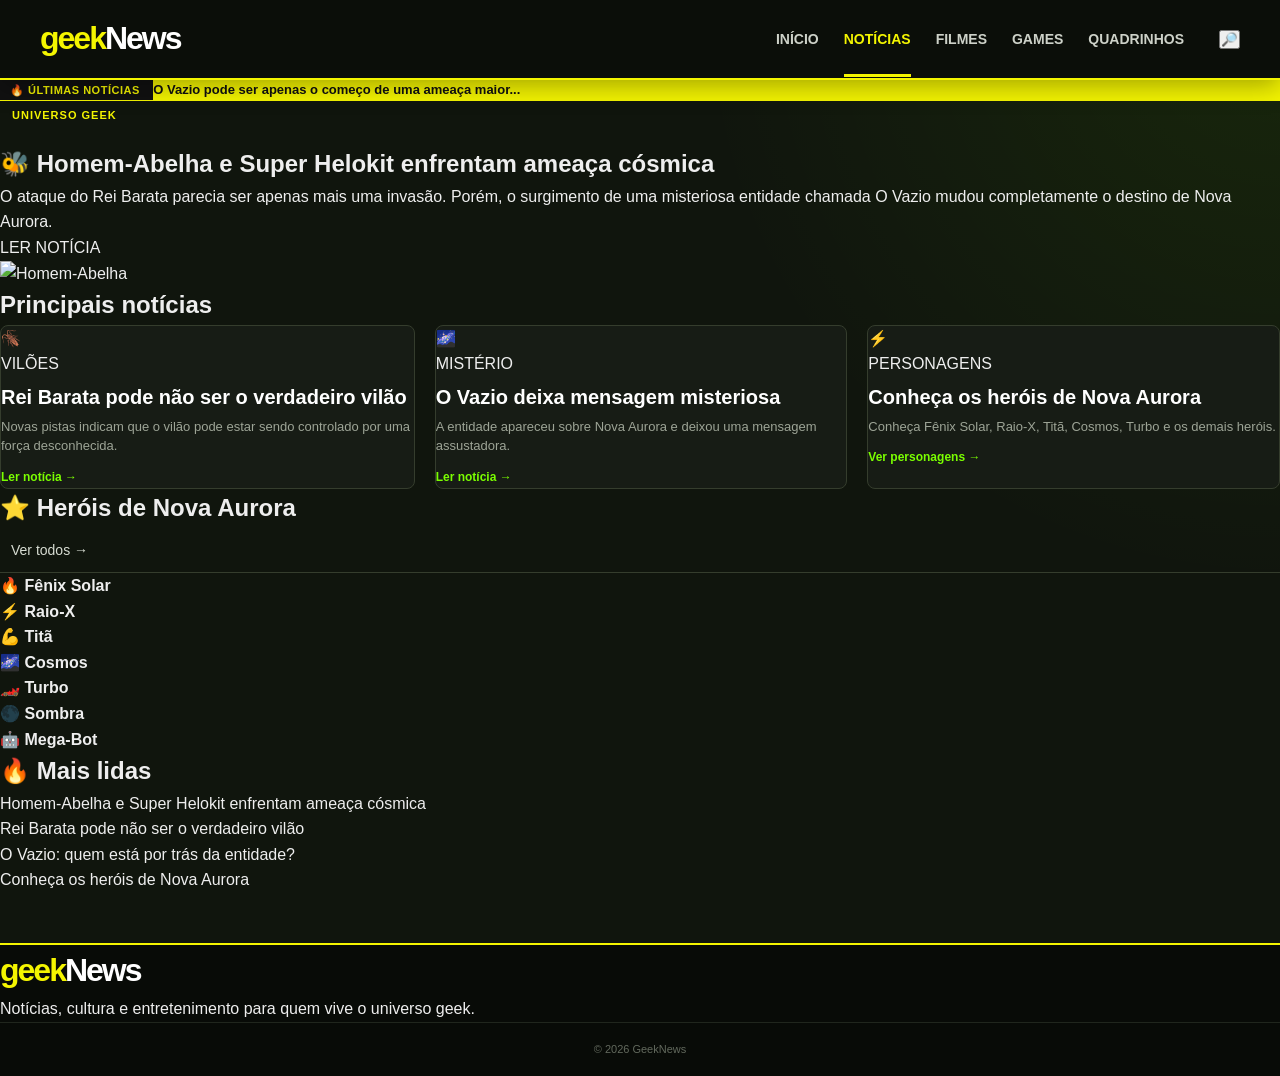
==== html/page1.html @ ea69d35d "Atualização do site GeekNews Atualizando pagina Index e pagina 1." ====
<!DOCTYPE html>
<html lang="pt-br">

<head>

    <meta charset="UTF-8">

    <meta name="viewport" content="width=device-width, initial-scale=1.0">

    <title>GeekNews | Notícias Geek</title>

    <link rel="icon" type="image/png" href="images/logoNews.png">

    <link rel="stylesheet" href="styles/estilo.css">

</head>


<body>


    <header class="topo">

        <div class="container cabecalho">

            <a href="index.html" class="logo">
                <span>geek</span>News
            </a>


            <nav class="menu-principal">

                <a href="index.html">
                    Início
                </a>

                <a href="page1.html" class="ativo">
                    Notícias
                </a>

                <a href="page2.html">
                    Filmes
                </a>

                <a href="page3.html">
                    Games
                </a>

                <a href="page4.html">
                    Quadrinhos
                </a>

            </nav>


            <button class="pesquisa">
                🔎
            </button>

        </div>

    </header>



    <!-- ÚLTIMAS NOTÍCIAS -->

    <section class="breaking">

        <strong>
            🔥 ÚLTIMAS NOTÍCIAS
        </strong>

        <span>
            O Vazio pode ser apenas o começo de uma ameaça maior...
        </span>

    </section>



    <main>


        <!-- DESTAQUE PRINCIPAL -->

        <section class="destaque">

            <div class="destaque-texto">

                <span class="categoria">
                    UNIVERSO GEEK
                </span>


                <h1>
                    🐝 Homem-Abelha e Super Helokit
                    enfrentam ameaça cósmica
                </h1>


                <p>

                    O ataque do Rei Barata parecia ser apenas
                    mais uma invasão. Porém, o surgimento de
                    uma misteriosa entidade chamada O Vazio
                    mudou completamente o destino de Nova Aurora.

                </p>


                <a href="page1.html" class="botao">
                    LER NOTÍCIA
                </a>

            </div>


            <div class="destaque-imagem">

                <img src="imagens/homeAbelha.jpg" alt="Homem-Abelha">

            </div>

        </section>



        <!-- NOTÍCIAS SECUNDÁRIAS -->

        <section class="noticias">
            <h2>Principais notícias</h2>
                    <div class="grid-noticias" id="carrosselTrack">

                        <article class="card">
                            <div class="icone">🪳</div>
                            <span>VILÕES</span>
                            <h3>Rei Barata pode não ser o verdadeiro vilão</h3>
                            <p>Novas pistas indicam que o vilão pode estar sendo controlado por uma força desconhecida.
                            </p>
                            <a href="page2.html">Ler notícia →</a>
                        </article>

                        <article class="card">
                            <div class="icone">🌌</div>
                            <span>MISTÉRIO</span>
                            <h3>O Vazio deixa mensagem misteriosa</h3>
                            <p>A entidade apareceu sobre Nova Aurora e deixou uma mensagem assustadora.</p>
                            <a href="page3.html">Ler notícia →</a>
                        </article>

                        <article class="card">
                            <div class="icone">⚡</div>
                            <span>PERSONAGENS</span>
                            <h3>Conheça os heróis de Nova Aurora</h3>
                            <p>Conheça Fênix Solar, Raio-X, Titã, Cosmos, Turbo e os demais heróis.</p>
                            <a href="page4.html">Ver personagens →</a>
                        </article>

                   
        </section>



        <!-- PERSONAGENS -->

        <section class="personagens">

            <div class="titulo">

                <h2>
                    ⭐ Heróis de Nova Aurora
                </h2>

                <a href="page4.html">
                    Ver todos →
                </a>

            </div>


            <div class="lista-personagens">


                <div class="personagem">
                    🔥
                    <strong>Fênix Solar</strong>
                </div>


                <div class="personagem">
                    ⚡
                    <strong>Raio-X</strong>
                </div>


                <div class="personagem">
                    💪
                    <strong>Titã</strong>
                </div>


                <div class="personagem">
                    🌌
                    <strong>Cosmos</strong>
                </div>


                <div class="personagem">
                    🏎️
                    <strong>Turbo</strong>
                </div>


                <div class="personagem">
                    🌑
                    <strong>Sombra</strong>
                </div>


                <div class="personagem">
                    🤖
                    <strong>Mega-Bot</strong>
                </div>


            </div>

        </section>



        <!-- MAIS LIDAS -->

        <section class="mais-lidas">

            <h2>
                🔥 Mais lidas
            </h2>


            <ol>

                <li>

                    <a href="page1.html">

                        Homem-Abelha e Super Helokit
                        enfrentam ameaça cósmica

                    </a>

                </li>


                <li>

                    <a href="page2.html">

                        Rei Barata pode não ser
                        o verdadeiro vilão

                    </a>

                </li>


                <li>

                    <a href="page3.html">

                        O Vazio: quem está por
                        trás da entidade?

                    </a>

                </li>


                <li>

                    <a href="page4.html">

                        Conheça os heróis
                        de Nova Aurora

                    </a>

                </li>

            </ol>

        </section>


    </main>



    <footer>

        <div class="logo">
            <span>geek</span>News
        </div>

        <p>
            Notícias, cultura e entretenimento
            para quem vive o universo geek.
        </p>

        <p class="copyright">
            © 2026 GeekNews
        </p>

    </footer>


</body>

</html>
---- html/styles/estilo.css ----
:root {

    --cor-principal: #10150d;
    --cor-secundaria: #f4f500;
    --cor-destaque: #7bff00;

    --cor-fundo: #e8e9c2;

    --cor-texto: #171914;
    --cor-texto-claro: #eeeeee;
    --cor-texto-suave: #aeb4a7;

    --cor-painel: #171c15;
    --cor-painel-2: #20261c;

    --cor-borda: #353d2d;

    --cor-botoes: #f4f500;

    --curvatura: 8px;

    --largura: 1200px;
}


/* =========================
   RESET
========================= */

* {
    margin: 0;
    padding: 0;
    box-sizing: border-box;
}


html {
    scroll-behavior: smooth;
}


body {

    margin: 0;

    background:
        radial-gradient(
            circle at top right,
            rgba(123, 255, 0, 0.08),
            transparent 35%
        ),
        var(--cor-principal);

    color: var(--cor-texto-claro);

    font-family:
        Arial,
        Helvetica,
        sans-serif;

    line-height: 1.6;
}


img {
    max-width: 100%;
    display: block;
}


a {
    color: inherit;
    text-decoration: none;
}


button {
    font-family: inherit;
    cursor: pointer;
}


.container {

    width: min(
        var(--largura),
        calc(100% - 40px)
    );

    margin: auto;
}


/* =========================
   HEADER
========================= */

.topo {

    position: sticky;

    top: 0;

    z-index: 100;

    background: #0b0e09;

    border-bottom:
        2px solid var(--cor-secundaria);

    box-shadow:
        0 5px 25px rgba(0, 0, 0, .35);
}


.cabecalho {

    min-height: 78px;

    display: flex;

    align-items: center;

    gap: 35px;
}


/* LOGO */

.logo {

    font-size: 32px;

    font-weight: 900;

    letter-spacing: -2px;

    white-space: nowrap;

    color: white;
}


.logo span {

    color: white;
}


.logo::first-letter {

    color: var(--cor-secundaria);
}


.logo span {

    color: var(--cor-secundaria);
}


/* MENU */

.menu-principal {

    display: flex;

    align-items: center;

    gap: 25px;

    margin-left: auto;
}


.menu-principal a {

    position: relative;

    padding: 27px 0;

    color: #cdd1c8;

    font-size: 14px;

    font-weight: 700;

    text-transform: uppercase;
}


.menu-principal a:hover,
.menu-principal a.ativo {

    color: var(--cor-secundaria);
}


.menu-principal a.ativo::after {

    content: "";

    position: absolute;

    bottom: 0;

    left: 0;

    width: 100%;

    height: 3px;

    background: var(--cor-secundaria);
}


/* AÇÕES */

.acoes {

    display: flex;

    gap: 8px;
}


.botao-busca,
.botao-menu {

    width: 38px;

    height: 38px;

    border: 1px solid #343b2d;

    border-radius: 50%;

    background: #161b13;

    color: white;

    font-size: 16px;
}


.botao-busca:hover,
.botao-menu:hover {

    background: var(--cor-secundaria);

    color: #111;
}


/* =========================
   BREAKING NEWS
========================= */

.breaking {

    background: var(--cor-secundaria);

    color: #111;

    font-size: 13px;

    font-weight: 600;
}


.breaking-conteudo {

    min-height: 40px;

    display: flex;

    align-items: center;

    gap: 20px;
}


.breaking strong {

    background: #111;

    color: var(--cor-secundaria);

    padding: 4px 10px;

    font-size: 11px;

    letter-spacing: .5px;
}


/* =========================
   MAIN
========================= */

.principal {

    padding-top: 35px;

    padding-bottom: 70px;
}


/* BREADCRUMB */

.breadcrumb {

    color: #8e9587;

    font-size: 12px;

    margin-bottom: 20px;
}


.breadcrumb span {

    color: var(--cor-secundaria);

    margin: 0 7px;
}


/* =========================
   LAYOUT
========================= */

.layout {

    display: grid;

    grid-template-columns:
        minmax(0, 2fr)
        minmax(280px, .8fr);

    gap: 35px;

    align-items: start;
}


/* =========================
   NOTÍCIA
========================= */

.noticia {

    background: var(--cor-fundo);

    color: var(--cor-texto);

    padding: 40px;

    border-radius: var(--curvatura);

    border-top:
        5px solid var(--cor-destaque);

    box-shadow:
        0 20px 50px rgba(0, 0, 0, .3);
}


/* CATEGORIA */

.categoria {

    display: inline-block;

    background: var(--cor-principal);

    color: var(--cor-secundaria);

    padding: 6px 12px;

    font-size: 11px;

    font-weight: 900;

    letter-spacing: 1px;

    margin-bottom: 15px;
}


/* TÍTULO */

.noticia h1 {

    font-size: clamp(
        34px,
        5vw,
        58px
    );

    line-height: 1.05;

    letter-spacing: -1.5px;

    margin-bottom: 20px;
}


.subtitulo {

    color: #50544c;

    font-size: 18px;

    line-height: 1.55;

    margin-bottom: 20px;

    border-bottom: 1px solid #c5c6a6;

    padding-bottom: 25px;
}


/* INFORMAÇÕES */

.informacoes {

    display: flex;

    flex-wrap: wrap;

    gap: 20px;

    color: #696d62;

    font-size: 12px;

    margin-bottom: 25px;
}


/* IMAGEM */

.imagem-noticia {

    width: 100%;

    min-height: 400px;

    margin-bottom: 30px;

    overflow: hidden;

    border-radius: 6px;

    background: #222;
}


.imagem-noticia img {

    width: 100%;

    height: 450px;

    object-fit: cover;
}


/* TEXTO */

.texto {

    max-width: 75ch;

    margin: auto;
}


.texto p {

    width: auto;

    margin-bottom: 22px;

    font-size: 17px;

    line-height: 1.85;
}


.texto strong {

    color: #323a20;
}


/* CITAÇÃO */

.citacao {

    margin: 35px 0;

    padding: 25px 30px;

    background: #d7d9a8;

    border-left:
        5px solid var(--cor-destaque);

    font-size: 20px;

    font-weight: 600;

    line-height: 1.5;
}


.citacao span {

    font-size: 50px;

    line-height: 20px;

    color: var(--cor-destaque);
}


/* TAGS */

.tags {

    display: flex;

    flex-wrap: wrap;

    gap: 8px;

    margin-top: 35px;

    padding-top: 25px;

    border-top: 1px solid #c4c6a4;
}


.tags span {

    background: #d2d5a5;

    color: #34382b;

    padding: 6px 10px;

    border-radius: 4px;

    font-size: 11px;

    font-weight: 700;
}


/* COMPARTILHAR */

.compartilhar {

    display: flex;

    align-items: center;

    flex-wrap: wrap;

    gap: 8px;

    margin-top: 25px;
}


.compartilhar strong {

    margin-right: 10px;

    font-size: 13px;
}


.compartilhar button {

    border: 0;

    background: var(--cor-principal);

    color: white;

    padding: 8px 12px;

    border-radius: 4px;

    font-size: 11px;
}


.compartilhar button:hover {

    background: var(--cor-destaque);

    color: #111;
}


/* =========================
   SIDEBAR
========================= */

.sidebar {

    display: flex;

    flex-direction: column;

    gap: 20px;
}


.box-sidebar {

    background: var(--cor-painel);

    border:
        1px solid var(--cor-borda);

    padding: 22px;

    border-radius: var(--curvatura);
}


.box-sidebar h2 {

    font-size: 19px;

    color: white;

    border-bottom:
        2px solid var(--cor-secundaria);

    padding-bottom: 12px;

    margin-bottom: 10px;
}


/* MAIS LIDAS */

.mini-noticia {

    display: flex;

    gap: 14px;

    padding: 15px 0;

    border-bottom:
        1px solid var(--cor-borda);
}


.mini-noticia:last-child {

    border-bottom: 0;
}


.mini-noticia > span {

    font-size: 28px;

    font-weight: 900;

    color: var(--cor-secundaria);
}


.mini-noticia h3 {

    color: #e4e7df;

    font-size: 14px;

    line-height: 1.35;
}


.mini-noticia small {

    color: #7f8778;

    font-size: 10px;
}


/* PERSONAGENS */

.personagens a {

    display: block;

    padding: 11px;

    border-bottom:
        1px solid var(--cor-borda);

    color: #d7dcd2;

    font-size: 14px;
}


.personagens a:hover {

    color: var(--cor-secundaria);

    padding-left: 16px;
}


/* NEWSLETTER */

.newsletter {

    padding: 25px;

    background:
        linear-gradient(
            135deg,
            #29300d,
            #11160d
        );

    border:
        1px solid #657322;

    border-radius: var(--curvatura);
}


.newsletter h2 {

    color: var(--cor-secundaria);

    margin-bottom: 8px;
}


.newsletter p {

    color: #c8cdbf;

    font-size: 13px;

    margin-bottom: 15px;
}


.newsletter input {

    width: 100%;

    padding: 12px;

    border: 1px solid #4b5534;

    background: #0b0f09;

    color: white;

    outline: none;

    margin-bottom: 8px;
}


.newsletter button {

    width: 100%;

    padding: 12px;

    border: 0;

    background: var(--cor-secundaria);

    font-weight: 900;

    color: #111;
}


/* =========================
   MAIS NOTÍCIAS
========================= */

.outras-noticias {

    margin-top: 50px;
}


.titulo-secao {

    display: flex;

    justify-content: space-between;

    align-items: center;

    border-bottom:
        2px solid var(--cor-secundaria);

    margin-bottom: 20px;

    padding-bottom: 10px;
}


.titulo-secao h2 {

    font-size: 25px;
}


.titulo-secao a {

    color: var(--cor-secundaria);

    font-size: 12px;

    font-weight: 700;
}


.cards {

    display: grid;

    grid-template-columns:
        repeat(3, 1fr);

    gap: 20px;
}


.card {

    background: var(--cor-painel);

    border:
        1px solid var(--cor-borda);

    border-radius: var(--curvatura);

    overflow: hidden;

    transition:
        transform .2s,
        border-color .2s;
}


.card:hover {

    transform: translateY(-5px);

    border-color: var(--cor-secundaria);
}


.card-imagem {

    height: 170px;

    display: grid;

    place-items: center;

    font-size: 70px;

    background:
        radial-gradient(
            circle,
            #354018,
            #0c100b
        );
}


.card-conteudo {

    padding: 20px;
}


.card-conteudo > span {

    color: var(--cor-secundaria);

    font-size: 10px;

    font-weight: 900;
}


.card h3 {

    color: white;

    font-size: 20px;

    line-height: 1.2;

    margin: 8px 0;
}


.card p {

    color: #9da496;

    font-size: 13px;

    line-height: 1.5;
}


.card a {

    display: inline-block;

    margin-top: 12px;

    color: var(--cor-destaque);

    font-size: 12px;

    font-weight: 800;
}


/* =========================
   FOOTER
========================= */

footer {

    background: #080b07;

    border-top:
        2px solid var(--cor-secundaria);

    margin-top: 50px;
}


.footer-conteudo {

    padding: 50px 0;

    display: grid;

    grid-template-columns:
        2fr 1fr 1fr;

    gap: 40px;
}


.footer-conteudo p {

    max-width: 400px;

    color: #899083;

    font-size: 13px;

    margin-top: 10px;
}


.footer-conteudo h3 {

    color: var(--cor-secundaria);

    margin-bottom: 10px;

    font-size: 14px;
}


.footer-conteudo a {

    display: block;

    color: #9ba197;

    font-size: 13px;

    margin-bottom: 6px;
}


.footer-conteudo a:hover {

    color: white;
}


.copyright {

    padding: 18px;

    text-align: center;

    border-top: 1px solid #20261d;

    color: #62695d;

    font-size: 11px;
}


/* =========================
   RESPONSIVIDADE
========================= */

@media (max-width: 950px) {

    .menu-principal {

        gap: 12px;
    }

    .menu-principal a {

        font-size: 11px;
    }

    .layout {

        grid-template-columns: 1fr;
    }

    .sidebar {

        display: grid;

        grid-template-columns:
            1fr 1fr;
    }

    .newsletter {

        grid-column: span 2;
    }

}


@media (max-width: 700px) {

    .container {

        width:
            calc(100% - 25px);
    }


    .cabecalho {

        min-height: 65px;
    }


    .menu-principal {

        display: none;
    }


    .logo {

        font-size: 27px;
    }


    .breaking-conteudo {

        flex-direction: column;

        align-items: flex-start;

        gap: 5px;

        padding: 8px 0;
    }


    .noticia {

        padding: 22px;
    }


    .noticia h1 {

        font-size: 35px;
    }


    .subtitulo {

        font-size: 16px;
    }


    .imagem-noticia {

        min-height: 250px;
    }


    .imagem-noticia img {

        height: 280px;
    }


    .texto p {

        font-size: 16px;
    }


    .sidebar {

        grid-template-columns: 1fr;
    }


    .newsletter {

        grid-column: auto;
    }


    .cards {

        grid-template-columns: 1fr;
    }


    .footer-conteudo {

        grid-template-columns: 1fr;

        padding: 35px 0;
    }

}
/* Container do Carrossel */
.carrossel-container {
    position: relative;
    display: flex;
    align-items: center;
    max-width: 100%;
}

.carrossel-track-container {
    overflow: hidden;
    width: 100%;
}

.grid-noticias {
    display: flex;
    gap: 20px;
    transition: transform 0.4s ease-in-out;
}

/* Garante tamanho uniforme dos Cards */
.card {
    min-width: calc(33.333% - 14px); /* Exibe 3 por vez no Desktop */
    box-sizing: border-box;
}

/* Botões de Navegação */
.carrossel-btn {
    position: absolute;
    top: 50%;
    transform: translateY(-50%);
    background: rgba(0, 0, 0, 0.7);
    color: #fff;
    border: none;
    font-size: 1.5rem;
    padding: 10px 15px;
    cursor: pointer;
    z-index: 10;
    border-radius: 50%;
}

.btn-prev { left: -15px; }
.btn-next { right: -15px; }

/* Responsividade para Telas Menores */
@media (max-width: 768px) {
    .card {
        min-width: 100%; /* Exibe 1 notícia por vez no Mobile */
    }
}
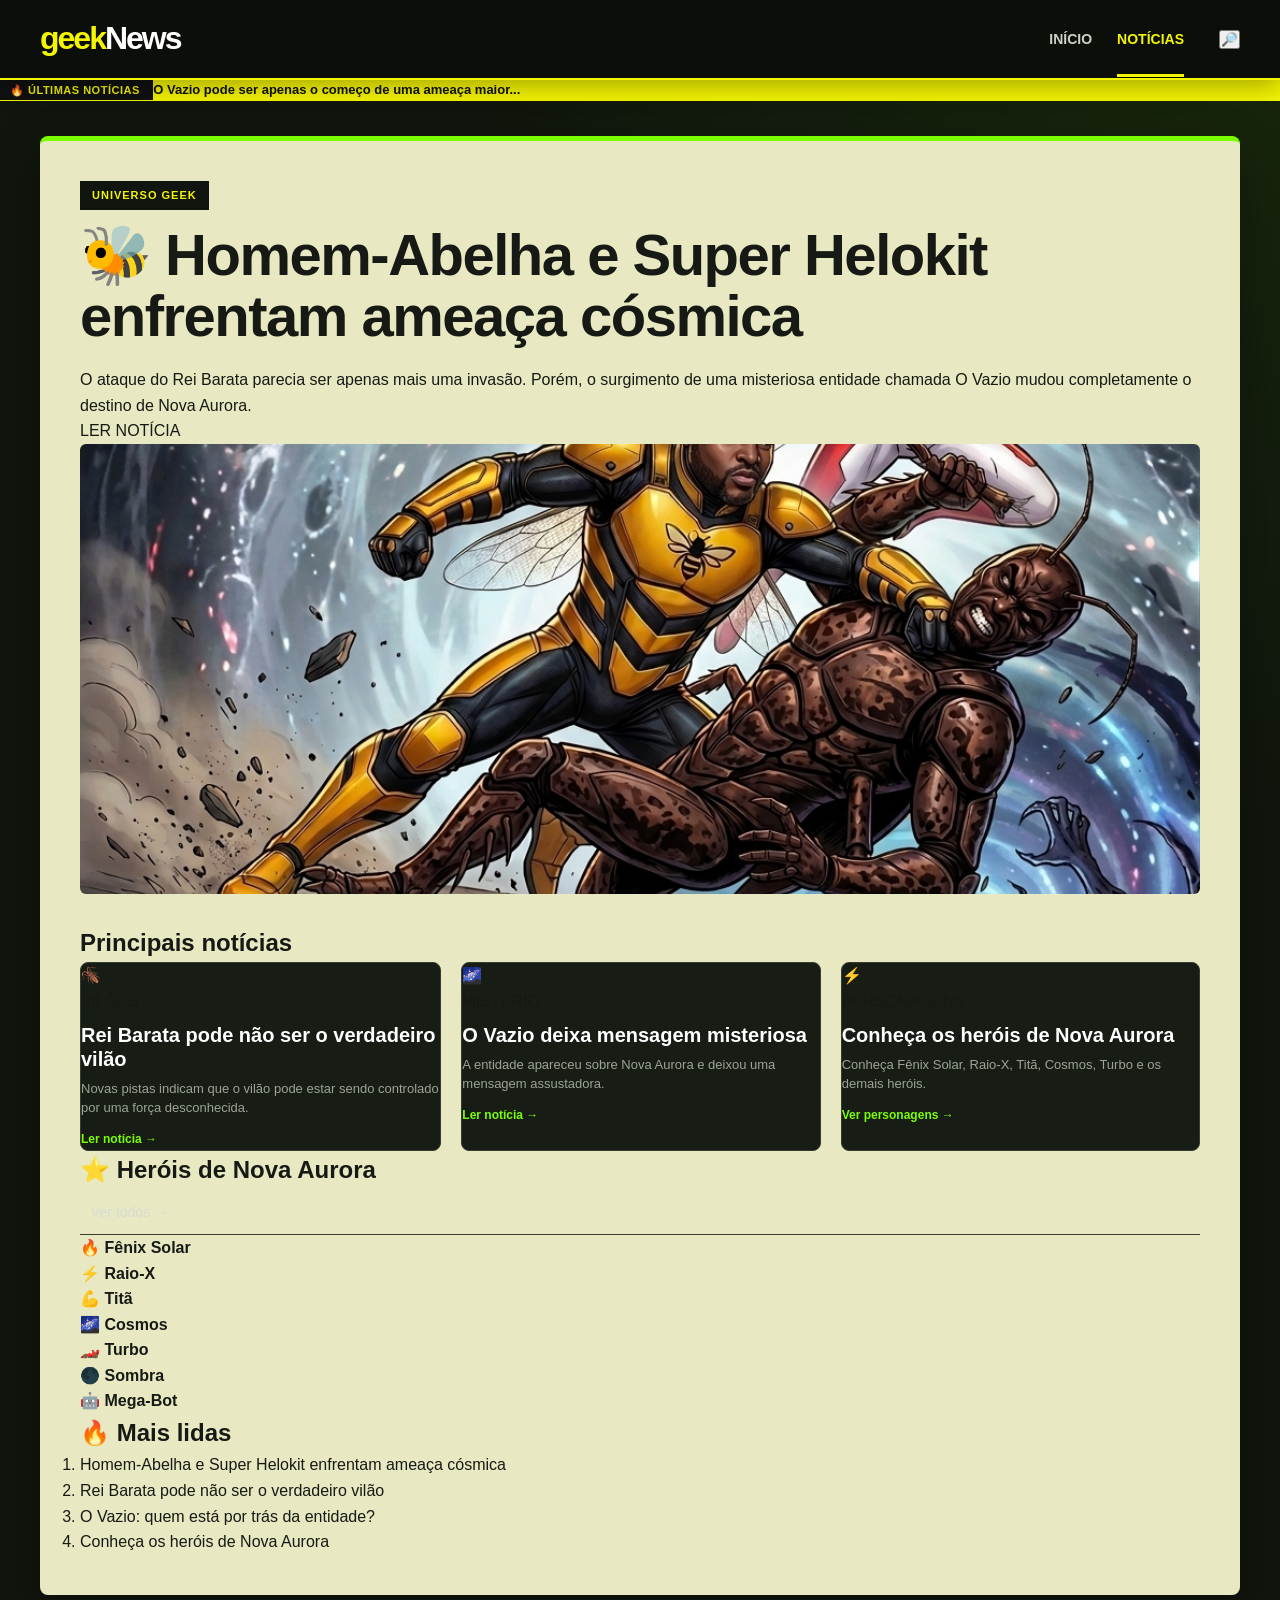
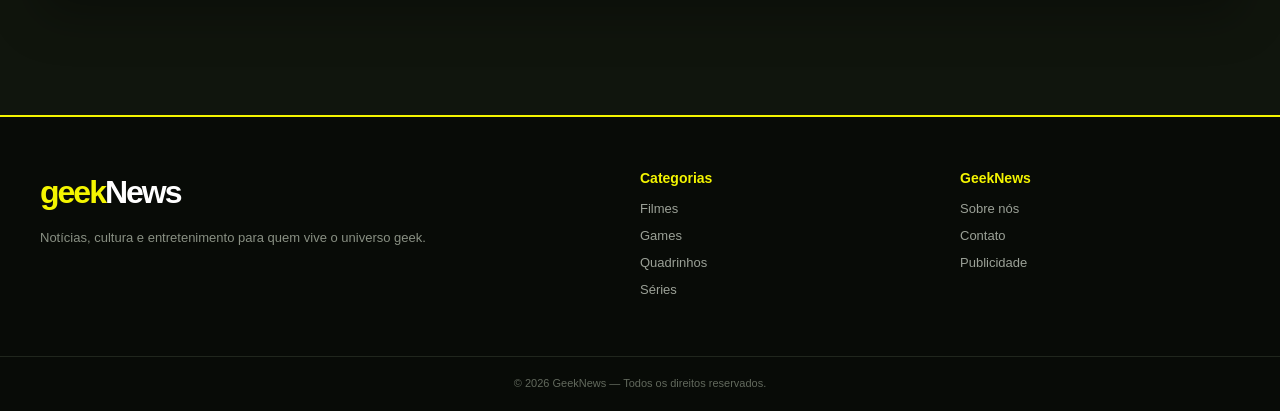
==== commit 60e38bee: "Atualizações na segunda pagina mudança no article e main." ====
--- a/html/page1.html
+++ b/html/page1.html
@@ -38,18 +38,6 @@
                     Notícias
                 </a>
 
-                <a href="page2.html">
-                    Filmes
-                </a>
-
-                <a href="page3.html">
-                    Games
-                </a>
-
-                <a href="page4.html">
-                    Quadrinhos
-                </a>
-
             </nav>
 
 
@@ -79,57 +67,58 @@
 
 
 
-    <main>
-
-
-        <!-- DESTAQUE PRINCIPAL -->
-
-        <section class="destaque">
-
-            <div class="destaque-texto">
-
-                <span class="categoria">
-                    UNIVERSO GEEK
-                </span>
-
-
-                <h1>
-                    🐝 Homem-Abelha e Super Helokit
-                    enfrentam ameaça cósmica
-                </h1>
-
-
-                <p>
-
-                    O ataque do Rei Barata parecia ser apenas
-                    mais uma invasão. Porém, o surgimento de
-                    uma misteriosa entidade chamada O Vazio
-                    mudou completamente o destino de Nova Aurora.
-
-                </p>
-
-
-                <a href="page1.html" class="botao">
-                    LER NOTÍCIA
-                </a>
-
-            </div>
-
-
-            <div class="destaque-imagem">
-
-                <img src="imagens/homeAbelha.jpg" alt="Homem-Abelha">
-
-            </div>
-
-        </section>
-
-
-
-        <!-- NOTÍCIAS SECUNDÁRIAS -->
-
-        <section class="noticias">
-            <h2>Principais notícias</h2>
+    <main class="container principal">
+
+        <article class="noticia">
+
+            <!-- DESTAQUE PRINCIPAL -->
+
+            <section class="destaque">
+
+                <div class="destaque-texto">
+
+                    <span class="categoria">
+                        UNIVERSO GEEK
+                    </span>
+
+
+                    <h1>
+                        🐝 Homem-Abelha e Super Helokit
+                        enfrentam ameaça cósmica
+                    </h1>
+
+
+                    <p>
+
+                        O ataque do Rei Barata parecia ser apenas
+                        mais uma invasão. Porém, o surgimento de
+                        uma misteriosa entidade chamada O Vazio
+                        mudou completamente o destino de Nova Aurora.
+
+                    </p>
+
+
+                    <a href="page1.html" class="botao">
+                        LER NOTÍCIA
+                    </a>
+
+                </div>
+
+
+                <div class="imagem-noticia">
+
+                    <img src="images/homemAbelha-e-helloKit.jpg" alt="Homem-Abelha">
+
+                </div>
+
+            </section>
+
+
+
+            <!-- NOTÍCIAS SECUNDÁRIAS -->
+            <div class="noticias">
+                <section class="noticias">
+                    <h2>Principais notícias</h2>
                     <div class="grid-noticias" id="carrosselTrack">
 
                         <article class="card">
@@ -157,160 +146,195 @@
                             <a href="page4.html">Ver personagens →</a>
                         </article>
 
-                   
-        </section>
-
-
-
-        <!-- PERSONAGENS -->
-
-        <section class="personagens">
-
-            <div class="titulo">
+
+                </section>
+
+            </div>
+
+            <!-- PERSONAGENS -->
+
+            <section class="personagens">
+
+                <div class="titulo">
+
+                    <h2>
+                        ⭐ Heróis de Nova Aurora
+                    </h2>
+
+                    <a href="page4.html">
+                        Ver todos →
+                    </a>
+
+                </div>
+
+
+                <div class="lista-personagens">
+
+
+                    <div class="personagem">
+                        🔥
+                        <strong>Fênix Solar</strong>
+                    </div>
+
+
+                    <div class="personagem">
+                        ⚡
+                        <strong>Raio-X</strong>
+                    </div>
+
+
+                    <div class="personagem">
+                        💪
+                        <strong>Titã</strong>
+                    </div>
+
+
+                    <div class="personagem">
+                        🌌
+                        <strong>Cosmos</strong>
+                    </div>
+
+
+                    <div class="personagem">
+                        🏎️
+                        <strong>Turbo</strong>
+                    </div>
+
+
+                    <div class="personagem">
+                        🌑
+                        <strong>Sombra</strong>
+                    </div>
+
+
+                    <div class="personagem">
+                        🤖
+                        <strong>Mega-Bot</strong>
+                    </div>
+
+
+                </div>
+
+            </section>
+
+
+
+            <!-- MAIS LIDAS -->
+
+            <section class="mais-lidas">
 
                 <h2>
-                    ⭐ Heróis de Nova Aurora
+                    🔥 Mais lidas
                 </h2>
 
-                <a href="page4.html">
-                    Ver todos →
-                </a>
+
+                <ol>
+
+                    <li>
+
+                        <a href="page1.html">
+
+                            Homem-Abelha e Super Helokit
+                            enfrentam ameaça cósmica
+
+                        </a>
+
+                    </li>
+
+
+                    <li>
+
+                        <a href="page2.html">
+
+                            Rei Barata pode não ser
+                            o verdadeiro vilão
+
+                        </a>
+
+                    </li>
+
+
+                    <li>
+
+                        <a href="page3.html">
+
+                            O Vazio: quem está por
+                            trás da entidade?
+
+                        </a>
+
+                    </li>
+
+
+                    <li>
+
+                        <a href="page4.html">
+
+                            Conheça os heróis
+                            de Nova Aurora
+
+                        </a>
+
+                    </li>
+
+                </ol>
+
+            </section>
+
+        </article>
+
+    </main>
+
+
+
+    <footer>
+
+        <div class="container footer-conteudo">
+
+            <div>
+
+                <div class="logo">
+                    <span>geek</span>News
+                </div>
+
+                <p>
+                    Notícias, cultura e entretenimento para quem vive
+                    o universo geek.
+                </p>
 
             </div>
 
 
-            <div class="lista-personagens">
-
-
-                <div class="personagem">
-                    🔥
-                    <strong>Fênix Solar</strong>
-                </div>
-
-
-                <div class="personagem">
-                    ⚡
-                    <strong>Raio-X</strong>
-                </div>
-
-
-                <div class="personagem">
-                    💪
-                    <strong>Titã</strong>
-                </div>
-
-
-                <div class="personagem">
-                    🌌
-                    <strong>Cosmos</strong>
-                </div>
-
-
-                <div class="personagem">
-                    🏎️
-                    <strong>Turbo</strong>
-                </div>
-
-
-                <div class="personagem">
-                    🌑
-                    <strong>Sombra</strong>
-                </div>
-
-
-                <div class="personagem">
-                    🤖
-                    <strong>Mega-Bot</strong>
-                </div>
-
+            <div>
+
+                <h3>Categorias</h3>
+
+                <a href="#">Filmes</a>
+                <a href="#">Games</a>
+                <a href="#">Quadrinhos</a>
+                <a href="#">Séries</a>
 
             </div>
 
-        </section>
-
-
-
-        <!-- MAIS LIDAS -->
-
-        <section class="mais-lidas">
-
-            <h2>
-                🔥 Mais lidas
-            </h2>
-
-
-            <ol>
-
-                <li>
-
-                    <a href="page1.html">
-
-                        Homem-Abelha e Super Helokit
-                        enfrentam ameaça cósmica
-
-                    </a>
-
-                </li>
-
-
-                <li>
-
-                    <a href="page2.html">
-
-                        Rei Barata pode não ser
-                        o verdadeiro vilão
-
-                    </a>
-
-                </li>
-
-
-                <li>
-
-                    <a href="page3.html">
-
-                        O Vazio: quem está por
-                        trás da entidade?
-
-                    </a>
-
-                </li>
-
-
-                <li>
-
-                    <a href="page4.html">
-
-                        Conheça os heróis
-                        de Nova Aurora
-
-                    </a>
-
-                </li>
-
-            </ol>
-
-        </section>
-
-
-    </main>
-
-
-
-    <footer>
-
-        <div class="logo">
-            <span>geek</span>News
+
+            <div>
+
+                <h3>GeekNews</h3>
+
+                <a href="#">Sobre nós</a>
+                <a href="#">Contato</a>
+                <a href="#">Publicidade</a>
+
+            </div>
+
         </div>
 
-        <p>
-            Notícias, cultura e entretenimento
-            para quem vive o universo geek.
-        </p>
-
-        <p class="copyright">
-            © 2026 GeekNews
-        </p>
+
+        <div class="copyright">
+
+            © 2026 GeekNews — Todos os direitos reservados.
+
+        </div>
 
     </footer>
 
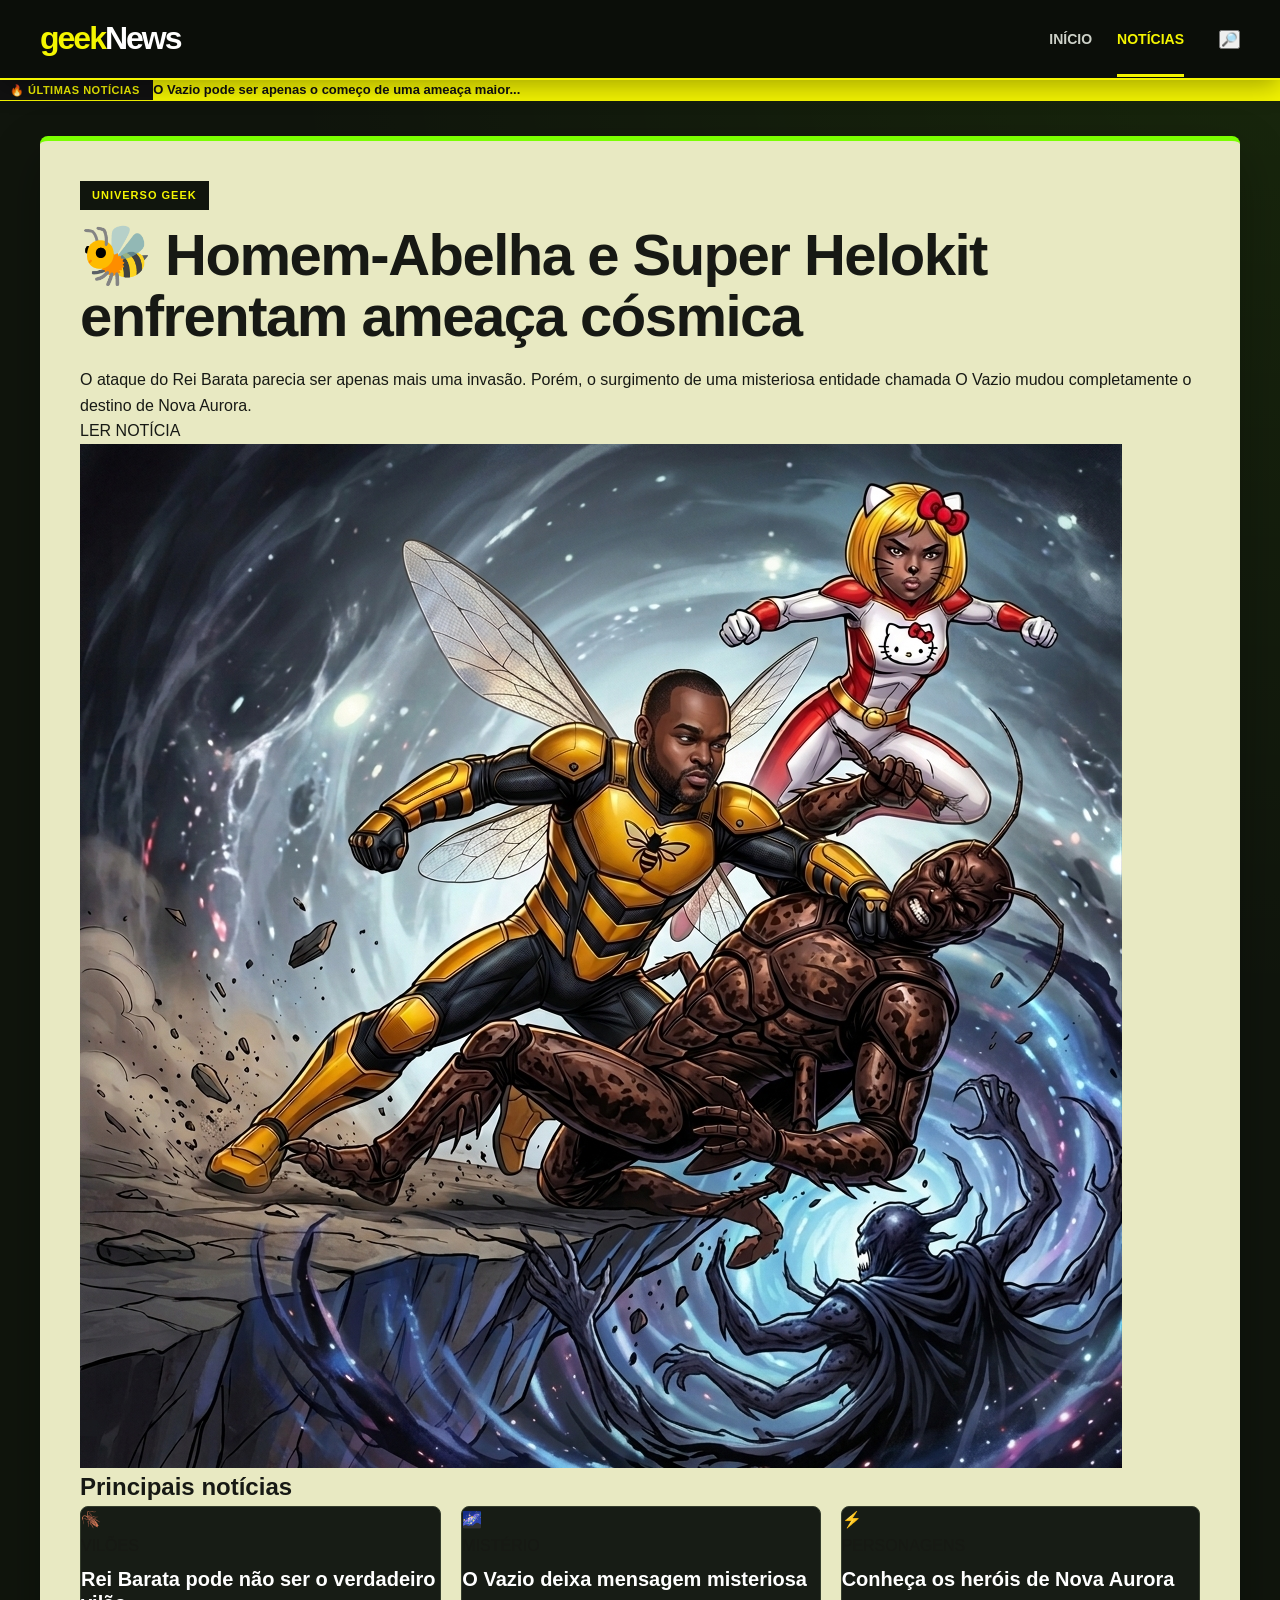
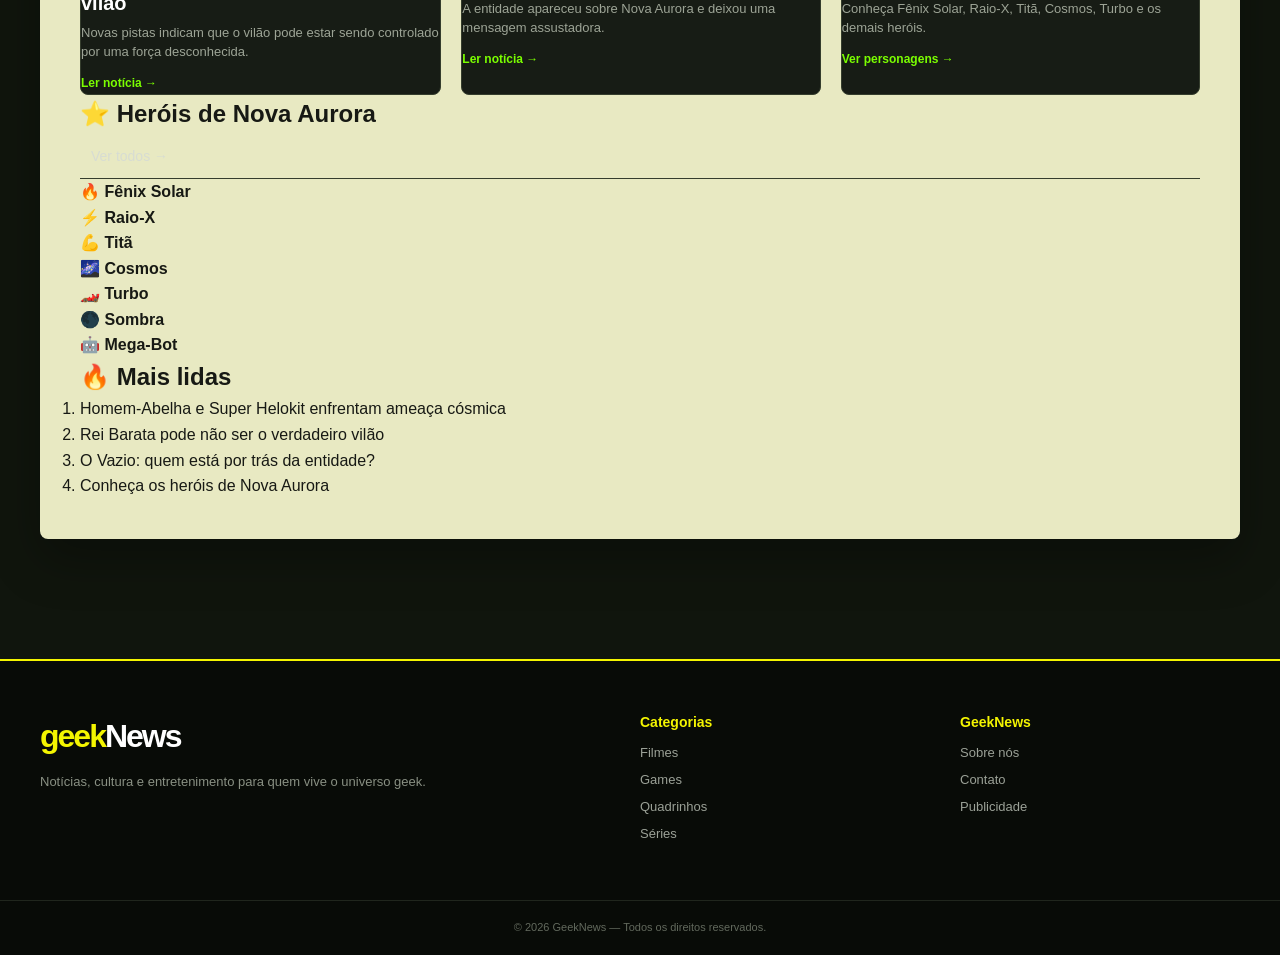
==== commit 46a6e5fa: "Atualização em todas as paginas Copie as paginas padrões para assim fazer as alterações de acordo co" ====
--- a/html/page1.html
+++ b/html/page1.html
@@ -105,7 +105,7 @@
                 </div>
 
 
-                <div class="imagem-noticia">
+                <div class="imagem">
 
                     <img src="images/homemAbelha-e-helloKit.jpg" alt="Homem-Abelha">
 
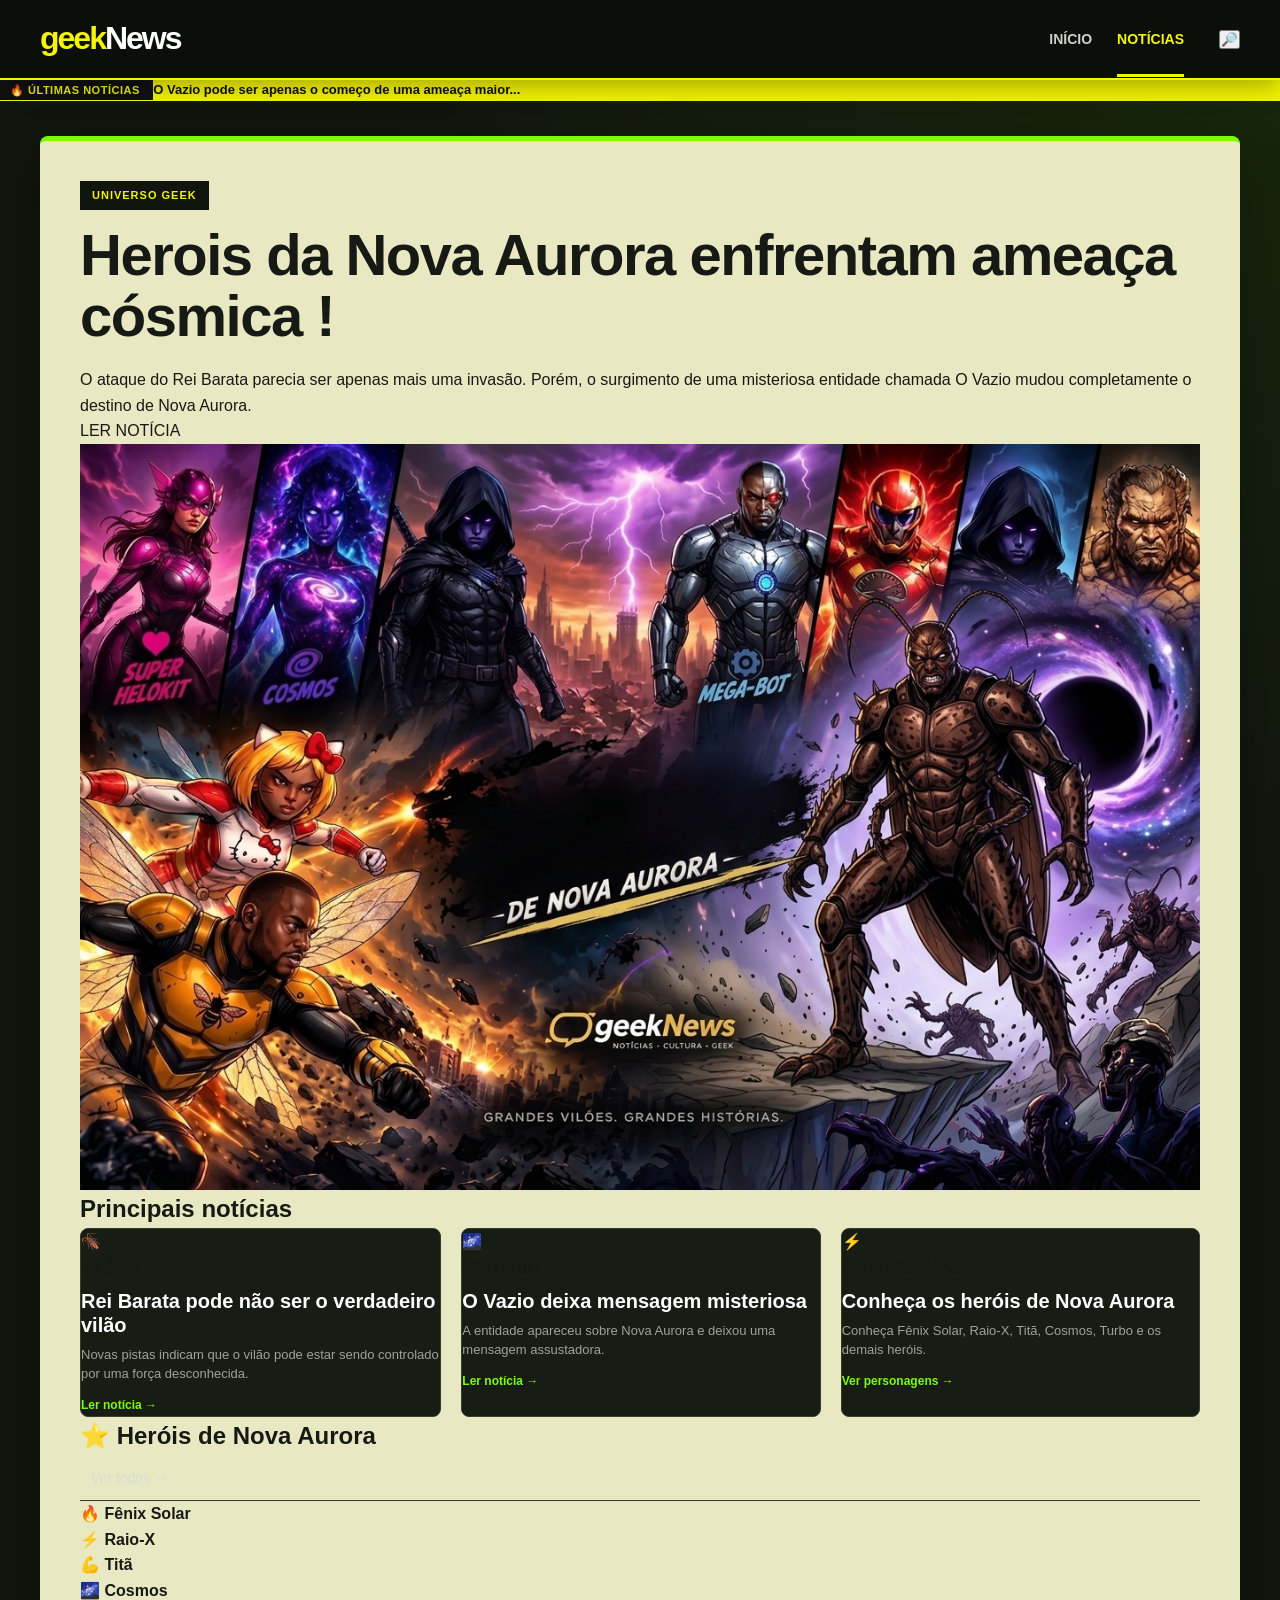
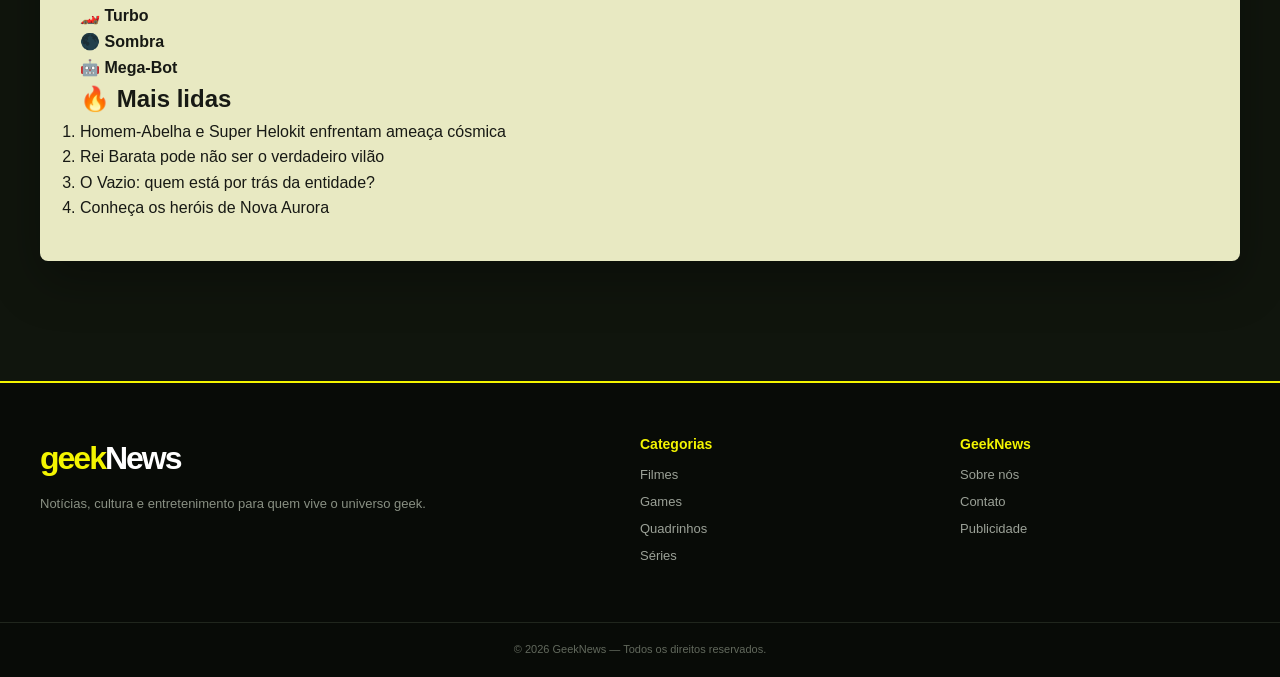
==== commit 8038ef23: "Atualizações na pagina atualizações de fotos e modificações em titulos" ====
--- a/html/page1.html
+++ b/html/page1.html
@@ -82,9 +82,9 @@
                     </span>
 
 
-                    <h1>
-                        🐝 Homem-Abelha e Super Helokit
-                        enfrentam ameaça cósmica
+                    <h1>Herois da Nova Aurora
+                        enfrentam ameaça cósmica !
+                        
                     </h1>
 
 
@@ -107,7 +107,7 @@
 
                 <div class="imagem">
 
-                    <img src="images/homemAbelha-e-helloKit.jpg" alt="Homem-Abelha">
+                    <img src="images/fotoPrincipalCareca.jpg" alt="Careca-Verso">
 
                 </div>
 
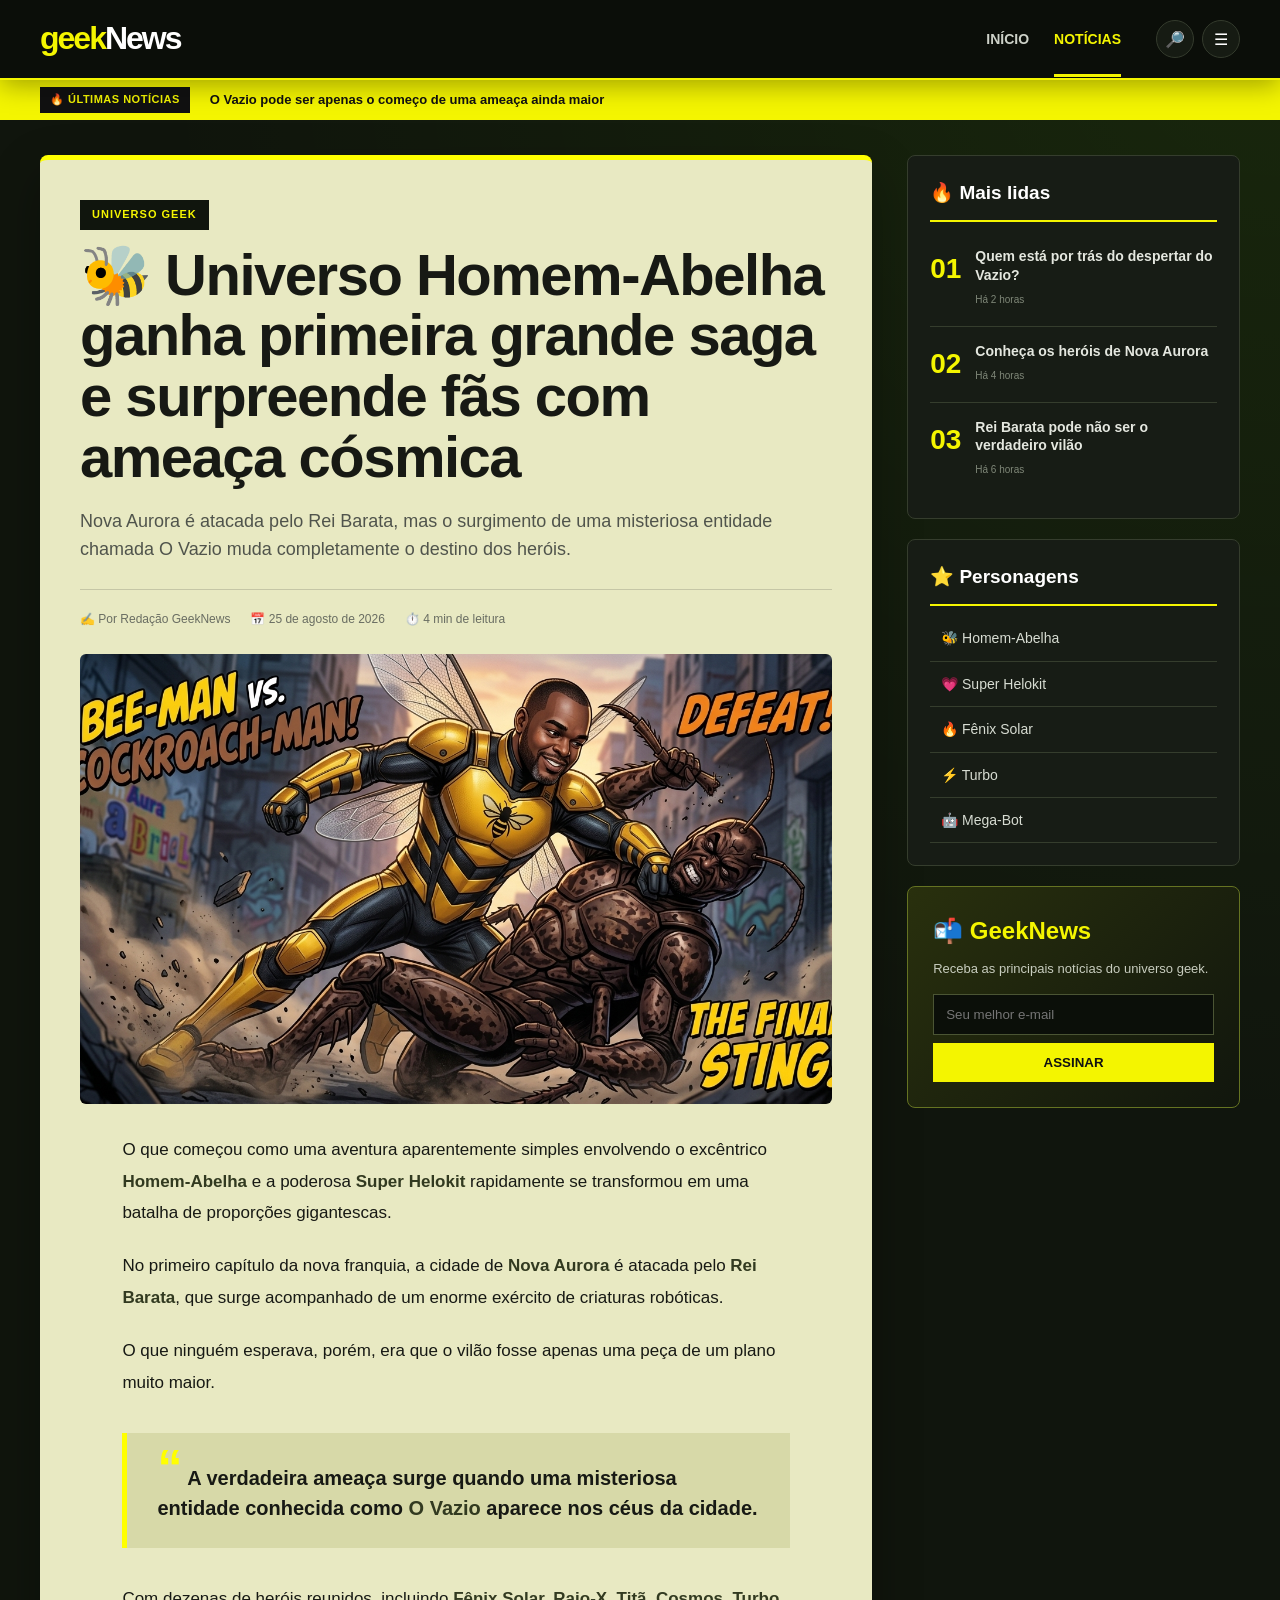
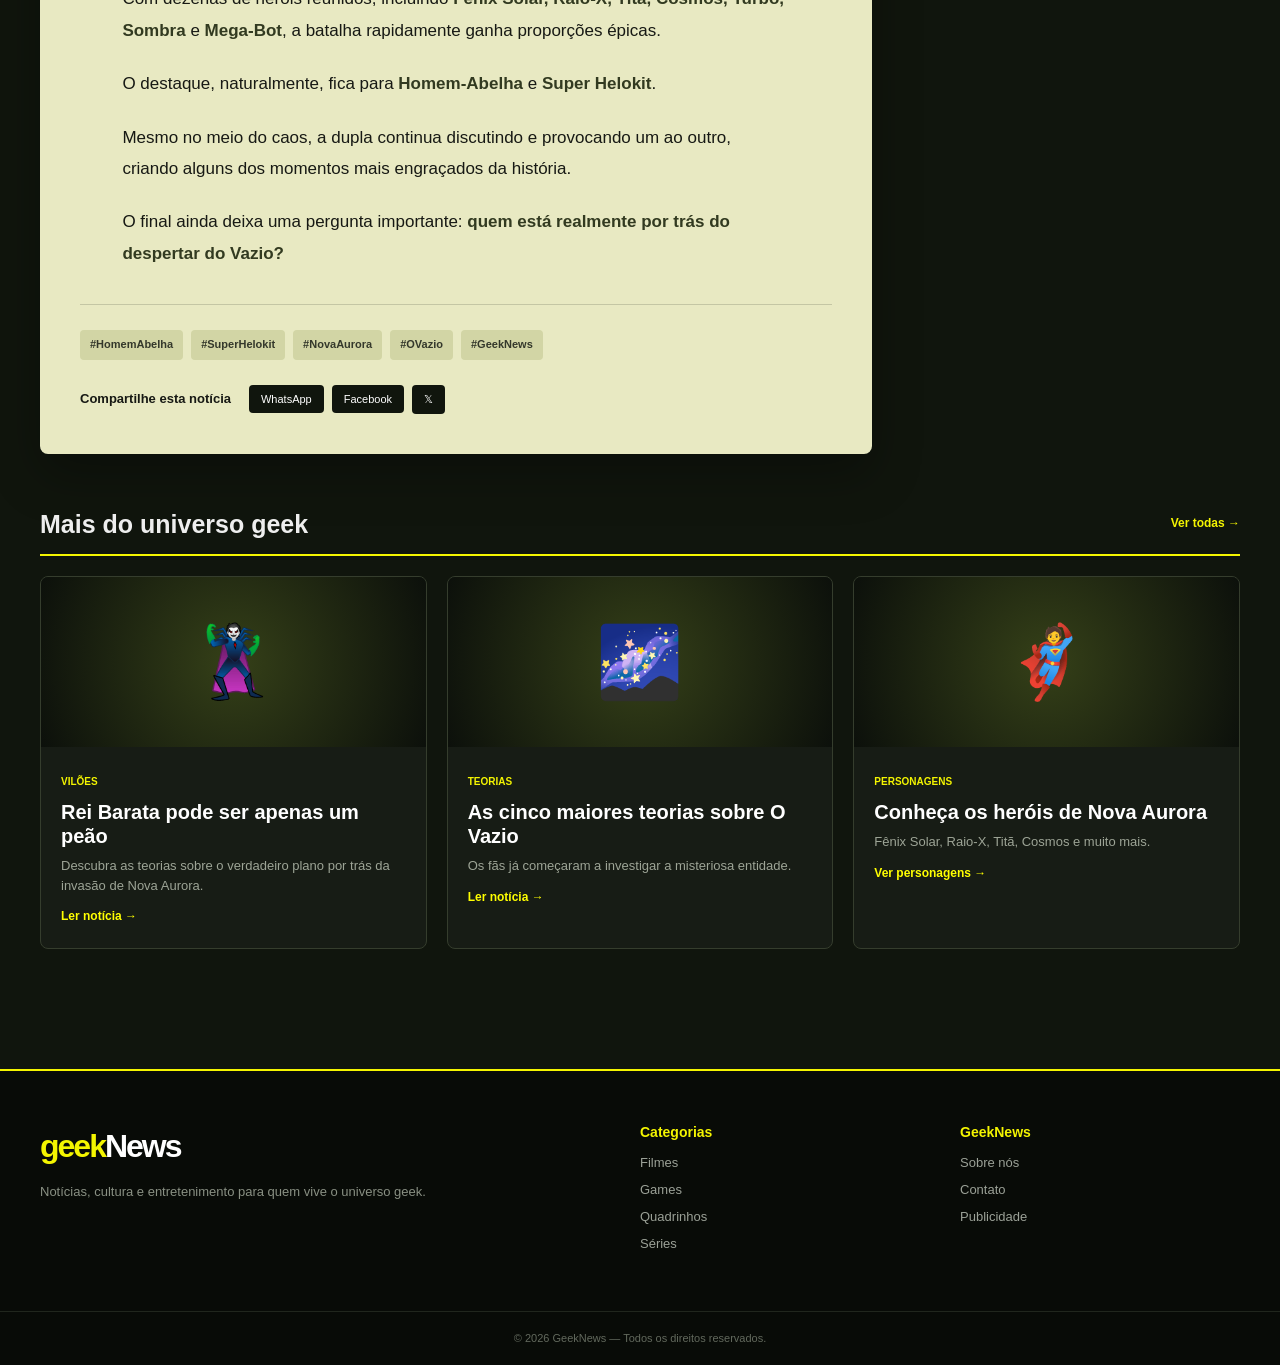
==== commit bb3d0ada: "Atualizações nas paginas atualização na pagina principal index e adicionando mais paginas de noticia" ====
--- a/html/page1.html
+++ b/html/page1.html
@@ -2,22 +2,21 @@
 <html lang="pt-br">
 
 <head>
-
     <meta charset="UTF-8">
-
     <meta name="viewport" content="width=device-width, initial-scale=1.0">
 
-    <title>GeekNews | Notícias Geek</title>
-
-    <link rel="icon" type="image/png" href="images/logoNews.png">
-
+    <title>GeekNews | Universo Homem-Abelha</title>
+
+    <link rel="icon" type="image/png" sizes="30x30" href="images/logoNews.png">
     <link rel="stylesheet" href="styles/estilo.css">
 
+    <meta name="description"
+        content="GeekNews — notícias, cultura pop, filmes, séries, games e histórias do universo geek.">
 </head>
 
-
 <body>
 
+    <!-- CABEÇALHO -->
 
     <header class="topo">
 
@@ -27,265 +26,408 @@
                 <span>geek</span>News
             </a>
 
-
             <nav class="menu-principal">
 
-                <a href="index.html">
-                    Início
+                <a href="index.html" >Início</a>
+                <a href="page1.html" class="ativo">Notícias</a>
+
+            </nav>
+
+            <div class="acoes">
+
+                <button class="botao-busca" aria-label="Pesquisar">
+                    🔎
+                </button>
+
+                <button class="botao-menu" aria-label="Menu">
+                    ☰
+                </button>
+
+            </div>
+
+        </div>
+
+    </header>
+
+
+    <!-- BARRA DE ÚLTIMAS NOTÍCIAS -->
+
+    <div class="breaking">
+
+        <div class="container breaking-conteudo">
+
+            <strong>🔥 ÚLTIMAS NOTÍCIAS</strong>
+
+            <span>
+                O Vazio pode ser apenas o começo de uma ameaça ainda maior
+            </span>
+
+        </div>
+
+    </div>
+
+
+    <!-- CONTEÚDO -->
+
+    <main class="container principal">
+
+
+
+        <div class="layout">
+
+
+            <!-- NOTÍCIA PRINCIPAL -->
+
+            <article class="noticia">
+
+                <div class="categoria">
+                    UNIVERSO GEEK
+                </div>
+
+                <h1>
+                    🐝 Universo Homem-Abelha ganha primeira grande saga e surpreende fãs com ameaça cósmica
+                </h1>
+
+                <p class="subtitulo">
+                    Nova Aurora é atacada pelo Rei Barata, mas o surgimento de uma misteriosa entidade chamada
+                    O Vazio muda completamente o destino dos heróis.
+                </p>
+
+
+                <div class="informacoes">
+
+                    <span>✍️ Por Redação GeekNews</span>
+
+                    <span>📅 25 de agosto de 2026</span>
+
+                    <span>⏱️ 4 min de leitura</span>
+
+                </div>
+
+
+                <!-- IMAGEM -->
+
+                <div class="imagem-noticia">
+
+                    <img
+                        src="images/homeAbelha.jpg"
+                        alt="Homem-Abelha e Super Helokit enfrentando uma ameaça em Nova Aurora">
+
+                </div>
+
+
+                <!-- TEXTO -->
+
+                <div class="texto">
+
+                    <p>
+                        O que começou como uma aventura aparentemente simples envolvendo o excêntrico
+                        <strong>Homem-Abelha</strong> e a poderosa <strong>Super Helokit</strong>
+                        rapidamente se transformou em uma batalha de proporções gigantescas.
+                    </p>
+
+                    <p>
+                        No primeiro capítulo da nova franquia, a cidade de
+                        <strong>Nova Aurora</strong> é atacada pelo
+                        <strong>Rei Barata</strong>, que surge acompanhado de um enorme exército
+                        de criaturas robóticas.
+                    </p>
+
+                    <p>
+                        O que ninguém esperava, porém, era que o vilão fosse apenas uma peça
+                        de um plano muito maior.
+                    </p>
+
+
+                    <div class="citacao">
+
+                        <span>“</span>
+
+                        A verdadeira ameaça surge quando uma misteriosa entidade conhecida como
+                        <strong>O Vazio</strong> aparece nos céus da cidade.
+
+                    </div>
+
+
+                    <p>
+                        Com dezenas de heróis reunidos, incluindo
+                        <strong>Fênix Solar, Raio-X, Titã, Cosmos, Turbo, Sombra</strong>
+                        e <strong>Mega-Bot</strong>, a batalha rapidamente ganha proporções épicas.
+                    </p>
+
+                    <p>
+                        O destaque, naturalmente, fica para
+                        <strong>Homem-Abelha</strong> e
+                        <strong>Super Helokit</strong>.
+                    </p>
+
+                    <p>
+                        Mesmo no meio do caos, a dupla continua discutindo e provocando um ao outro,
+                        criando alguns dos momentos mais engraçados da história.
+                    </p>
+
+                    <p>
+                        O final ainda deixa uma pergunta importante:
+                        <strong>quem está realmente por trás do despertar do Vazio?</strong>
+                    </p>
+
+                </div>
+
+
+                <!-- TAGS -->
+
+                <div class="tags">
+
+                    <span>#HomemAbelha</span>
+                    <span>#SuperHelokit</span>
+                    <span>#NovaAurora</span>
+                    <span>#OVazio</span>
+                    <span>#GeekNews</span>
+
+                </div>
+
+
+                <!-- COMPARTILHAMENTO -->
+
+                <div class="compartilhar">
+
+                    <strong>Compartilhe esta notícia</strong>
+
+                    <button>WhatsApp</button>
+                    <button>Facebook</button>
+                    <button>𝕏</button>
+
+                </div>
+
+            </article>
+
+
+            <!-- SIDEBAR -->
+
+            <aside class="sidebar">
+
+
+                <!-- MAIS LIDAS -->
+
+                <section class="box-sidebar">
+
+                    <h2>🔥 Mais lidas</h2>
+
+                    <article class="mini-noticia">
+
+                        <span>01</span>
+
+                        <div>
+                            <h3>
+                                Quem está por trás do despertar do Vazio?
+                            </h3>
+
+                            <small>
+                                Há 2 horas
+                            </small>
+                        </div>
+
+                    </article>
+
+
+                    <article class="mini-noticia">
+
+                        <span>02</span>
+
+                        <div>
+                            <h3>
+                                Conheça os heróis de Nova Aurora
+                            </h3>
+
+                            <small>
+                                Há 4 horas
+                            </small>
+                        </div>
+
+                    </article>
+
+
+                    <article class="mini-noticia">
+
+                        <span>03</span>
+
+                        <div>
+                            <h3>
+                                Rei Barata pode não ser o verdadeiro vilão
+                            </h3>
+
+                            <small>
+                                Há 6 horas
+                            </small>
+                        </div>
+
+                    </article>
+
+                </section>
+
+
+                <!-- PERSONAGENS -->
+
+                <section class="box-sidebar personagens">
+
+                    <h2>⭐ Personagens</h2>
+
+                    <a href="#">
+                        🐝 Homem-Abelha
+                    </a>
+
+                    <a href="#">
+                        💗 Super Helokit
+                    </a>
+
+                    <a href="#">
+                        🔥 Fênix Solar
+                    </a>
+
+                    <a href="#">
+                        ⚡ Turbo
+                    </a>
+
+                    <a href="#">
+                        🤖 Mega-Bot
+                    </a>
+
+                </section>
+
+
+                <!-- NEWSLETTER -->
+
+                <section class="newsletter">
+
+                    <h2>📬 GeekNews</h2>
+
+                    <p>
+                        Receba as principais notícias do universo geek.
+                    </p>
+
+                    <input
+                        type="email"
+                        placeholder="Seu melhor e-mail">
+
+                    <button>
+                        ASSINAR
+                    </button>
+
+                </section>
+
+            </aside>
+
+        </div>
+
+
+        <!-- OUTRAS NOTÍCIAS -->
+
+        <section class="outras-noticias">
+
+            <div class="titulo-secao">
+
+                <h2>Mais do universo geek</h2>
+
+                <a href="#">
+                    Ver todas →
                 </a>
 
-                <a href="page1.html" class="ativo">
-                    Notícias
-                </a>
-
-            </nav>
-
-
-            <button class="pesquisa">
-                🔎
-            </button>
-
-        </div>
-
-    </header>
-
-
-
-    <!-- ÚLTIMAS NOTÍCIAS -->
-
-    <section class="breaking">
-
-        <strong>
-            🔥 ÚLTIMAS NOTÍCIAS
-        </strong>
-
-        <span>
-            O Vazio pode ser apenas o começo de uma ameaça maior...
-        </span>
-
-    </section>
-
-
-
-    <main class="container principal">
-
-        <article class="noticia">
-
-            <!-- DESTAQUE PRINCIPAL -->
-
-            <section class="destaque">
-
-                <div class="destaque-texto">
-
-                    <span class="categoria">
-                        UNIVERSO GEEK
-                    </span>
-
-
-                    <h1>Herois da Nova Aurora
-                        enfrentam ameaça cósmica !
-                        
-                    </h1>
-
-
-                    <p>
-
-                        O ataque do Rei Barata parecia ser apenas
-                        mais uma invasão. Porém, o surgimento de
-                        uma misteriosa entidade chamada O Vazio
-                        mudou completamente o destino de Nova Aurora.
-
-                    </p>
-
-
-                    <a href="page1.html" class="botao">
-                        LER NOTÍCIA
-                    </a>
-
-                </div>
-
-
-                <div class="imagem">
-
-                    <img src="images/fotoPrincipalCareca.jpg" alt="Careca-Verso">
-
-                </div>
-
-            </section>
-
-
-
-            <!-- NOTÍCIAS SECUNDÁRIAS -->
-            <div class="noticias">
-                <section class="noticias">
-                    <h2>Principais notícias</h2>
-                    <div class="grid-noticias" id="carrosselTrack">
-
-                        <article class="card">
-                            <div class="icone">🪳</div>
-                            <span>VILÕES</span>
-                            <h3>Rei Barata pode não ser o verdadeiro vilão</h3>
-                            <p>Novas pistas indicam que o vilão pode estar sendo controlado por uma força desconhecida.
-                            </p>
-                            <a href="page2.html">Ler notícia →</a>
-                        </article>
-
-                        <article class="card">
-                            <div class="icone">🌌</div>
-                            <span>MISTÉRIO</span>
-                            <h3>O Vazio deixa mensagem misteriosa</h3>
-                            <p>A entidade apareceu sobre Nova Aurora e deixou uma mensagem assustadora.</p>
-                            <a href="page3.html">Ler notícia →</a>
-                        </article>
-
-                        <article class="card">
-                            <div class="icone">⚡</div>
-                            <span>PERSONAGENS</span>
-                            <h3>Conheça os heróis de Nova Aurora</h3>
-                            <p>Conheça Fênix Solar, Raio-X, Titã, Cosmos, Turbo e os demais heróis.</p>
-                            <a href="page4.html">Ver personagens →</a>
-                        </article>
-
-
-                </section>
-
-            </div>
-
-            <!-- PERSONAGENS -->
-
-            <section class="personagens">
-
-                <div class="titulo">
-
-                    <h2>
-                        ⭐ Heróis de Nova Aurora
-                    </h2>
-
-                    <a href="page4.html">
-                        Ver todos →
-                    </a>
-
-                </div>
-
-
-                <div class="lista-personagens">
-
-
-                    <div class="personagem">
-                        🔥
-                        <strong>Fênix Solar</strong>
-                    </div>
-
-
-                    <div class="personagem">
-                        ⚡
-                        <strong>Raio-X</strong>
-                    </div>
-
-
-                    <div class="personagem">
-                        💪
-                        <strong>Titã</strong>
-                    </div>
-
-
-                    <div class="personagem">
+            </div>
+
+
+            <div class="cards">
+
+
+                <article class="card">
+
+                    <div class="card-imagem">
+                        🦹
+                    </div>
+
+                    <div class="card-conteudo">
+
+                        <span>VILÕES</span>
+
+                        <h3>
+                            Rei Barata pode ser apenas um peão
+                        </h3>
+
+                        <p>
+                            Descubra as teorias sobre o verdadeiro plano
+                            por trás da invasão de Nova Aurora.
+                        </p>
+
+                        <a href="page2.html">
+                            Ler notícia →
+                        </a>
+
+                    </div>
+
+                </article>
+
+
+                <article class="card">
+
+                    <div class="card-imagem">
                         🌌
-                        <strong>Cosmos</strong>
-                    </div>
-
-
-                    <div class="personagem">
-                        🏎️
-                        <strong>Turbo</strong>
-                    </div>
-
-
-                    <div class="personagem">
-                        🌑
-                        <strong>Sombra</strong>
-                    </div>
-
-
-                    <div class="personagem">
-                        🤖
-                        <strong>Mega-Bot</strong>
-                    </div>
-
-
-                </div>
-
-            </section>
-
-
-
-            <!-- MAIS LIDAS -->
-
-            <section class="mais-lidas">
-
-                <h2>
-                    🔥 Mais lidas
-                </h2>
-
-
-                <ol>
-
-                    <li>
-
-                        <a href="page1.html">
-
-                            Homem-Abelha e Super Helokit
-                            enfrentam ameaça cósmica
-
+                    </div>
+
+                    <div class="card-conteudo">
+
+                        <span>TEORIAS</span>
+
+                        <h3>
+                            As cinco maiores teorias sobre O Vazio
+                        </h3>
+
+                        <p>
+                            Os fãs já começaram a investigar a misteriosa
+                            entidade.
+                        </p>
+
+                        <a href="page3.html">
+                            Ler notícia →
                         </a>
 
-                    </li>
-
-
-                    <li>
-
-                        <a href="page2.html">
-
-                            Rei Barata pode não ser
-                            o verdadeiro vilão
-
+                    </div>
+
+                </article>
+
+
+                <article class="card">
+
+                    <div class="card-imagem">
+                        🦸
+                    </div>
+
+                    <div class="card-conteudo">
+
+                        <span>PERSONAGENS</span>
+
+                        <h3>
+                            Conheça os heróis de Nova Aurora
+                        </h3>
+
+                        <p>
+                            Fênix Solar, Raio-X, Titã, Cosmos e muito mais.
+                        </p>
+
+                        <a href="page4.html">
+                            Ver personagens →
                         </a>
 
-                    </li>
-
-
-                    <li>
-
-                        <a href="page3.html">
-
-                            O Vazio: quem está por
-                            trás da entidade?
-
-                        </a>
-
-                    </li>
-
-
-                    <li>
-
-                        <a href="page4.html">
-
-                            Conheça os heróis
-                            de Nova Aurora
-
-                        </a>
-
-                    </li>
-
-                </ol>
-
-            </section>
-
-        </article>
+                    </div>
+
+                </article>
+
+            </div>
+
+        </section>
 
     </main>
 
 
+    <!-- RODAPÉ -->
 
     <footer>
 
@@ -338,7 +480,6 @@
 
     </footer>
 
-
 </body>
 
 </html>
--- a/html/styles/estilo.css
+++ b/html/styles/estilo.css
@@ -2,7 +2,7 @@
 
     --cor-principal: #10150d;
     --cor-secundaria: #f4f500;
-    --cor-destaque: #7bff00;
+    --cor-destaque: #ffff00;
 
     --cor-fundo: #e8e9c2;
 
